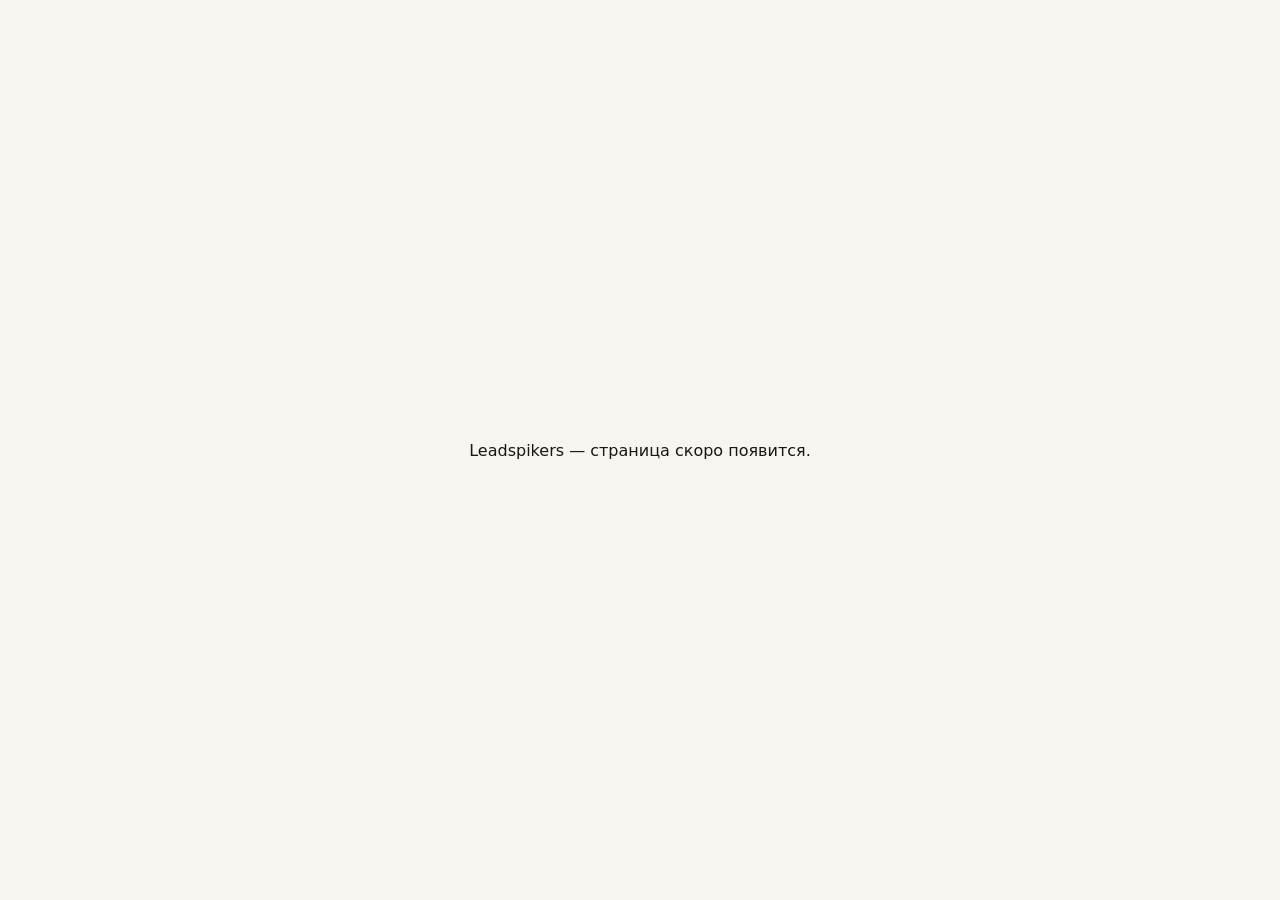
==== index.html @ e09c4ed4 "Заготовка страницы go.leadspikers.com Co-Authored-By: Claude Fable 5.2 <noreply@anthropic.com> Claud" ====
<!doctype html><html lang="ru"><head><meta charset="utf-8"><meta name="viewport" content="width=device-width,initial-scale=1"><title>Leadspikers</title><meta name="robots" content="noindex"></head><body style="font-family:system-ui,sans-serif;display:grid;place-items:center;min-height:100vh;margin:0;background:#F7F5F0;color:#171717"><p>Leadspikers — страница скоро появится.</p></body></html>
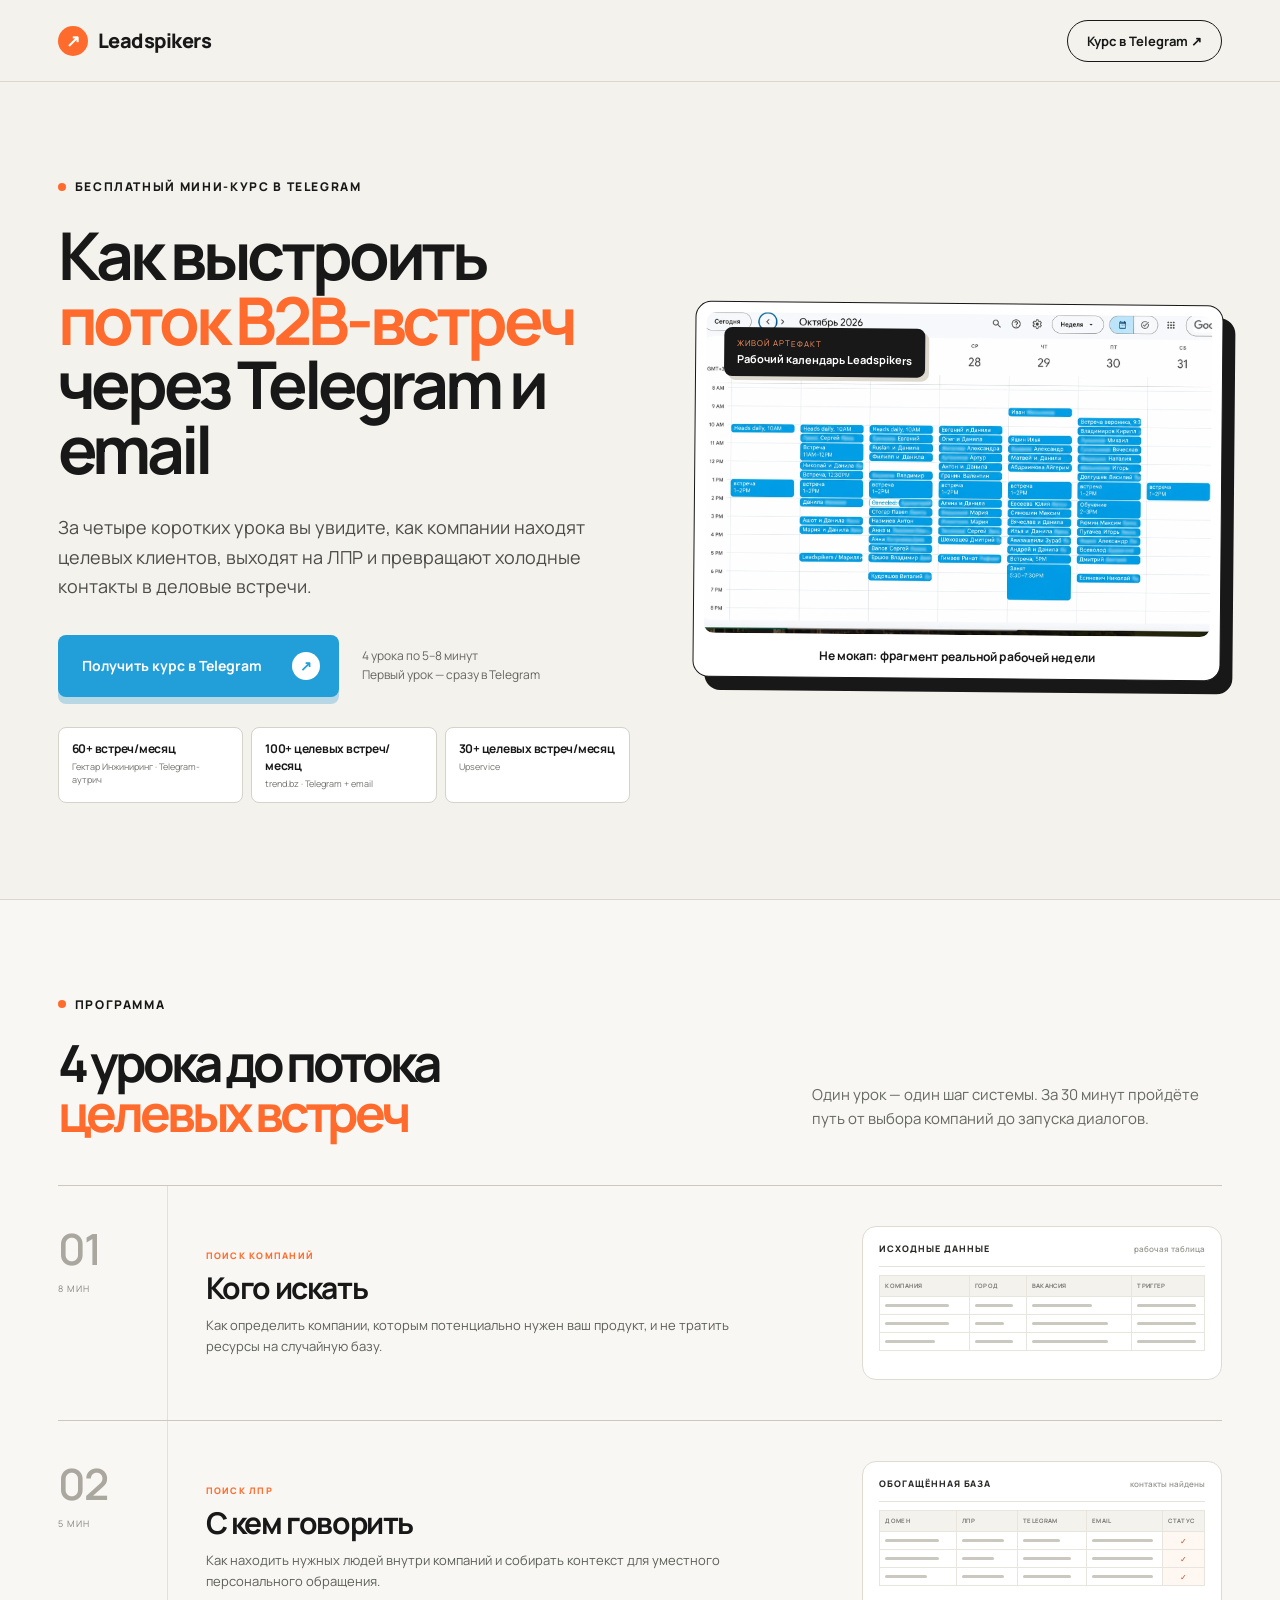
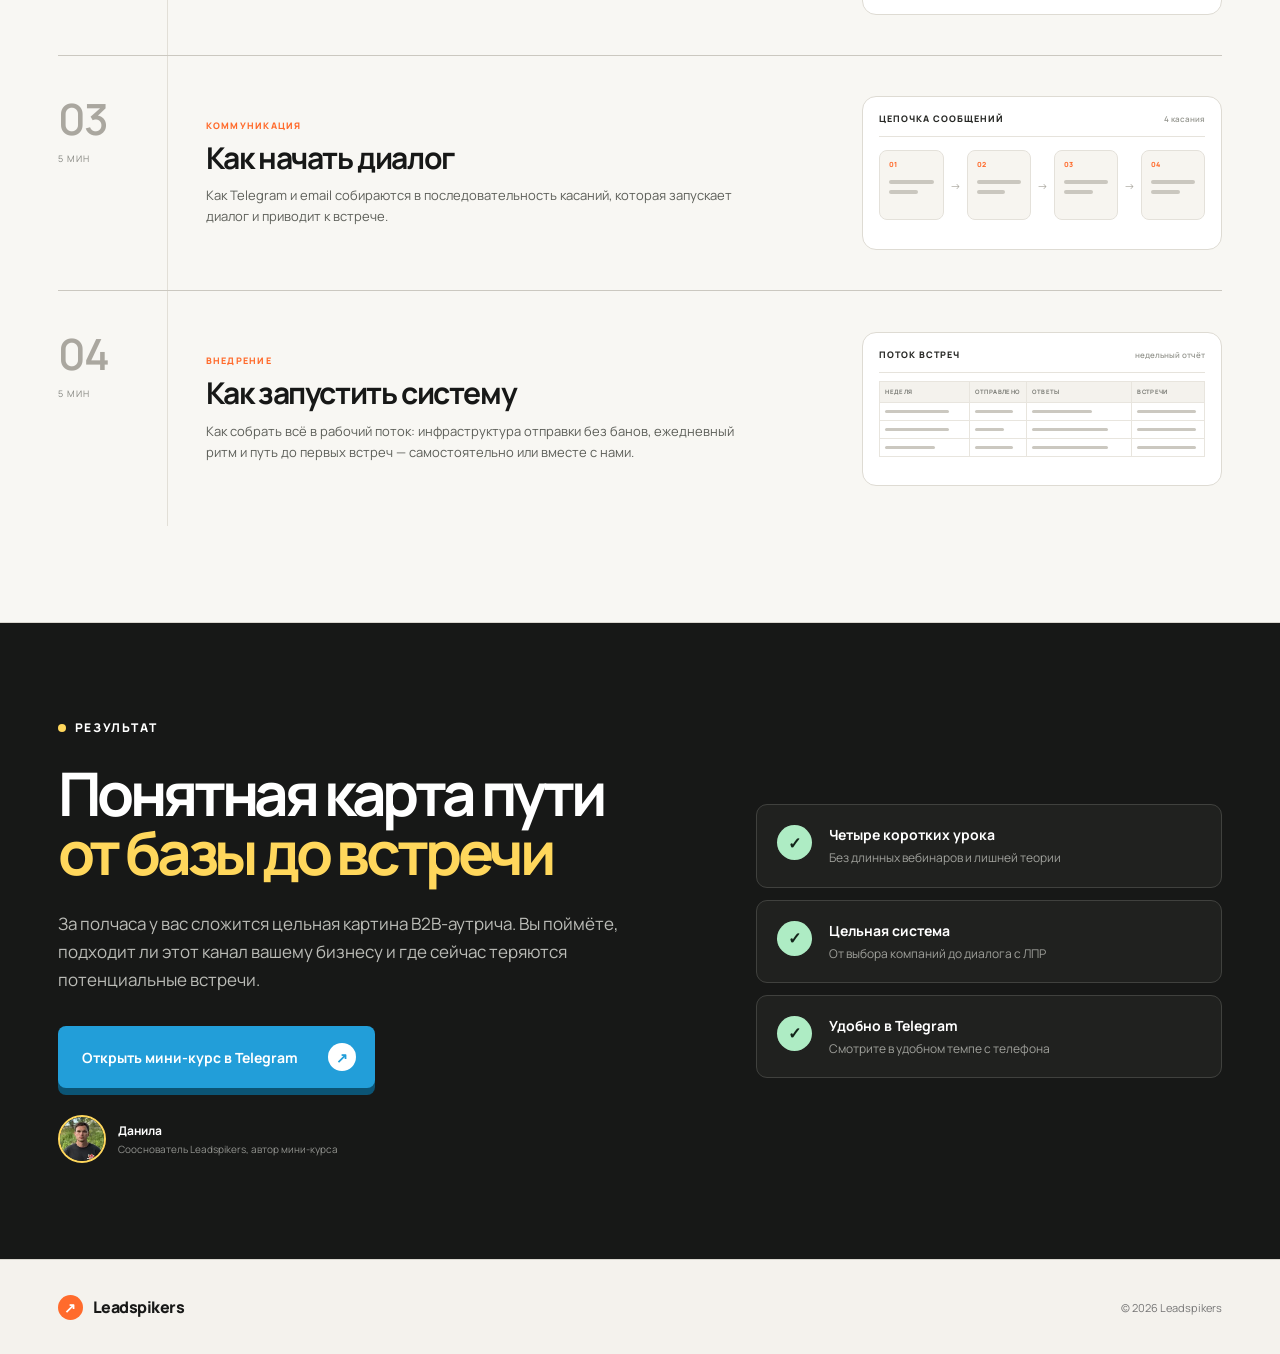
==== commit 4bc514bc: "Посадочная страница мини-курса для go.leadspikers.com Копия leadspikers.com/leadgen/: фото и картинк" ====
--- a/index.html
+++ b/index.html
@@ -1 +1,152 @@
-<!doctype html><html lang="ru"><head><meta charset="utf-8"><meta name="viewport" content="width=device-width,initial-scale=1"><title>Leadspikers</title><meta name="robots" content="noindex"></head><body style="font-family:system-ui,sans-serif;display:grid;place-items:center;min-height:100vh;margin:0;background:#F7F5F0;color:#171717"><p>Leadspikers — страница скоро появится.</p></body></html>
+<!doctype html>
+<html lang="ru">
+<head>
+  <meta charset="utf-8">
+  <meta name="viewport" content="width=device-width, initial-scale=1">
+  <meta name="description" content="Бесплатный мини-курс Leadspikers: как выстроить поток B2B-встреч через Telegram и email-аутрич.">
+  <title>Поток B2B-встреч — бесплатный мини-курс Leadspikers</title>
+  <link rel="preload" href="fonts/manrope-700.woff2" as="font" type="font/woff2" crossorigin>
+  <link rel="stylesheet" href="styles.css?v=20261104-3">
+<style>.hero-actions+.proof-stats{margin:30px 0 0}</style><link rel="canonical" href="https://leadspikers.com/leadgen/">
+</head>
+<body>
+  <header class="topbar">
+    <a class="brand" href="https://leadspikers.com/" aria-label="Leadspikers">
+      <span class="brand-mark" aria-hidden="true">↗</span>
+      <span>Leadspikers</span>
+    </a>
+    <a class="top-cta js-telegram-link" href="https://t.me/LS_education_bot?start=landing" target="_blank" rel="noopener">Курс в Telegram ↗</a>
+  </header>
+
+  <main>
+    <section class="hero block" id="signup">
+      <div class="hero-copy">
+        <p class="eyebrow"><span></span> Бесплатный мини-курс в Telegram</p>
+        <h1>Как выстроить <em>поток B2B-встреч</em> через Telegram и email</h1>
+        <p class="lead">За четыре коротких урока вы увидите, как компании находят целевых клиентов, выходят на ЛПР и превращают холодные контакты в деловые встречи.</p>
+        <div class="hero-actions">
+          <a class="primary-button js-telegram-link" href="https://t.me/LS_education_bot?start=landing" target="_blank" rel="noopener" aria-label="Получить бесплатный доступ в Telegram">
+            <span>Получить курс в Telegram</span><b>↗</b>
+          </a>
+          <p>4 урока по 5–8 минут<br>Первый урок — сразу в Telegram</p>
+        </div>
+        <div class="proof-stats" aria-label="Результаты проектов Leadspikers">
+          <div><b>60+ встреч/месяц</b><span>Гектар Инжиниринг · Telegram-аутрич</span></div>
+          <a href="https://trend.bz/"><b>100+ целевых встреч/месяц</b><span>trend.bz · Telegram + email</span></a>
+          <div><b>30+ целевых встреч/месяц</b><span>Upservice</span></div>
+        </div>
+      </div>
+
+      <div class="calendar-proof real-proof" aria-label="Фрагмент рабочего календаря Leadspikers">
+        <div class="proof-label"><span>Живой артефакт</span><b>Рабочий календарь Leadspikers</b></div>
+        <img class="calendar-illustration" src="images/calendar-proof.webp" alt="Рабочий календарь Leadspikers с именами участников и скрытыми фамилиями">
+        <p class="proof-note">Не мокап: фрагмент реальной рабочей недели</p>
+      </div>
+    </section>
+
+    <section class="program block" id="program">
+      <div class="section-heading program-heading">
+        <div>
+          <p class="eyebrow"><span></span> Программа</p>
+          <h2>4 урока до потока<br><em>целевых встреч</em></h2>
+        </div>
+        <p class="program-intro">Один урок — один шаг системы. За 30 минут пройдёте путь от выбора компаний до запуска диалогов.</p>
+      </div>
+      <div class="lesson-list">
+        <article class="program-step">
+          <div class="step-index"><strong>01</strong><span>8 мин</span></div>
+          <div class="step-copy">
+            <p>Поиск компаний</p>
+            <h3>Кого искать</h3>
+            <span>Как определить компании, которым потенциально нужен ваш продукт, и не тратить ресурсы на случайную базу.</span>
+          </div>
+          <div class="step-visual system-fragment" aria-label="Фрагмент таблицы исходных данных">
+            <div class="fragment-head"><span>Исходные данные</span><b>рабочая таблица</b></div>
+            <div class="fragment-grid fragment-companies" aria-hidden="true">
+              <i>Компания</i><i>Город</i><i>Вакансия</i><i>Триггер</i>
+              <span></span><span></span><span></span><span></span>
+              <span></span><span></span><span></span><span></span>
+              <span></span><span></span><span></span><span></span>
+            </div>
+          </div>
+        </article>
+        <article class="program-step">
+          <div class="step-index"><strong>02</strong><span>5 мин</span></div>
+          <div class="step-copy">
+            <p>Поиск ЛПР</p>
+            <h3>С кем говорить</h3>
+            <span>Как находить нужных людей внутри компаний и собирать контекст для уместного персонального обращения.</span>
+          </div>
+          <div class="step-visual system-fragment" aria-label="Фрагмент обогащённой базы контактов">
+            <div class="fragment-head"><span>Обогащённая база</span><b>контакты найдены</b></div>
+            <div class="fragment-grid fragment-contacts" aria-hidden="true">
+              <i>Домен</i><i>ЛПР</i><i>Telegram</i><i>Email</i><i>Статус</i>
+              <span></span><span></span><span></span><span></span><em>✓</em>
+              <span></span><span></span><span></span><span></span><em>✓</em>
+              <span></span><span></span><span></span><span></span><em>✓</em>
+            </div>
+          </div>
+        </article>
+        <article class="program-step">
+          <div class="step-index"><strong>03</strong><span>5 мин</span></div>
+          <div class="step-copy">
+            <p>Коммуникация</p>
+            <h3>Как начать диалог</h3>
+            <span>Как Telegram и email собираются в последовательность касаний, которая запускает диалог и приводит к встрече.</span>
+          </div>
+          <div class="step-visual system-fragment" aria-label="Фрагмент цепочки сообщений">
+            <div class="fragment-head"><span>Цепочка сообщений</span><b>4 касания</b></div>
+            <div class="message-chain" aria-hidden="true">
+              <div><i>01</i><span></span><span></span></div><b>→</b>
+              <div><i>02</i><span></span><span></span></div><b>→</b>
+              <div><i>03</i><span></span><span></span></div><b>→</b>
+              <div><i>04</i><span></span><span></span></div>
+            </div>
+          </div>
+        </article>
+        <article class="program-step">
+          <div class="step-index"><strong>04</strong><span>5 мин</span></div>
+          <div class="step-copy">
+            <p>Внедрение</p>
+            <h3>Как запустить систему</h3>
+            <span>Как собрать всё в рабочий поток: инфраструктура отправки без банов, ежедневный ритм и путь до первых встреч — самостоятельно или вместе с нами.</span>
+          </div>
+          <div class="step-visual system-fragment" aria-label="Фрагмент отчёта по потоку встреч">
+            <div class="fragment-head"><span>Поток встреч</span><b>недельный отчёт</b></div>
+            <div class="fragment-grid fragment-companies" aria-hidden="true">
+              <i>Неделя</i><i>Отправлено</i><i>Ответы</i><i>Встречи</i>
+              <span></span><span></span><span></span><span></span>
+              <span></span><span></span><span></span><span></span>
+              <span></span><span></span><span></span><span></span>
+            </div>
+          </div>
+        </article>
+      </div>
+    </section>
+
+    <section class="final block">
+      <div class="result-copy">
+        <p class="eyebrow light"><span></span> Результат</p>
+        <h2>Понятная карта пути<br><em>от базы до встречи</em></h2>
+        <p>За полчаса у вас сложится цельная картина B2B-аутрича. Вы поймёте, подходит ли этот канал вашему бизнесу и где сейчас теряются потенциальные встречи.</p>
+        <a class="primary-button light-button js-telegram-link" href="https://t.me/LS_education_bot?start=landing" target="_blank" rel="noopener" aria-label="Открыть бесплатный мини-курс в Telegram"><span>Открыть мини-курс в Telegram</span><b>↗</b></a>
+        <div class="author-line" aria-label="Автор курса">
+          <img class="author-avatar" src="images/author.webp" alt="Данила, сооснователь Leadspikers">
+          <p><b>Данила</b><small>Сооснователь Leadspikers, автор мини-курса</small></p>
+        </div>
+      </div>
+      <div class="result-list">
+        <div><span>✓</span><p><b>Четыре коротких урока</b><small>Без длинных вебинаров и лишней теории</small></p></div>
+        <div><span>✓</span><p><b>Цельная система</b><small>От выбора компаний до диалога с ЛПР</small></p></div>
+        <div><span>✓</span><p><b>Удобно в Telegram</b><small>Смотрите в удобном темпе с телефона</small></p></div>
+      </div>
+    </section>
+  </main>
+
+  <footer>
+    <a class="brand footer-brand" href="https://leadspikers.com/"><span class="brand-mark">↗</span><span>Leadspikers</span></a>
+    <p>© 2026 Leadspikers</p>
+  </footer>
+  <script src="script.js?v=20261110"></script>
+</body>
+</html>
--- a/styles.css
+++ b/styles.css
@@ -0,0 +1,30 @@
+@font-face{font-family:Manrope;src:url('fonts/manrope-400.woff2') format('woff2');font-weight:400;font-display:swap}
+@font-face{font-family:Manrope;src:url('fonts/manrope-600.woff2') format('woff2');font-weight:600;font-display:swap}
+@font-face{font-family:Manrope;src:url('fonts/manrope-700.woff2') format('woff2');font-weight:700;font-display:swap}
+@font-face{font-family:Manrope;src:url('fonts/manrope-800.woff2') format('woff2');font-weight:800;font-display:swap}
+:root{--ink:#171817;--paper:#f4f2ed;--orange:#ff6b2c;--blue:#a8d2ff;--yellow:#ffd75c;--pink:#ffb6d7;--green:#aeecc4;--purple:#c8b6ff;--line:#d9d6cf}
+*{box-sizing:border-box}html{scroll-behavior:smooth}body{margin:0;background:var(--paper);color:var(--ink);font-family:Manrope,Arial,sans-serif;-webkit-font-smoothing:antialiased}.topbar{height:82px;display:flex;align-items:center;justify-content:space-between;padding:0 4.5vw;border-bottom:1px solid var(--line);position:relative;z-index:20}.brand{display:flex;align-items:center;gap:10px;color:inherit;text-decoration:none;font-size:20px;font-weight:800;letter-spacing:-.5px}.brand-mark{width:30px;height:30px;border-radius:50%;display:grid;place-items:center;background:var(--orange);color:#fff;font-size:17px}.top-cta{border:1.5px solid var(--ink);border-radius:999px;padding:11px 19px;color:inherit;text-decoration:none;font-size:13px;font-weight:700}.block{padding:96px 4.5vw}.hero{min-height:720px;display:grid;grid-template-columns:minmax(0,1.04fr) minmax(500px,.96fr);gap:5vw;align-items:center;overflow:hidden}.eyebrow{text-transform:uppercase;font-size:12px;font-weight:800;letter-spacing:1.65px;display:flex;align-items:center;gap:9px;margin:0 0 28px}.eyebrow span{width:8px;height:8px;background:var(--orange);border-radius:50%}h1,h2{font-size:clamp(48px,5.15vw,82px);line-height:.98;letter-spacing:-4.2px;margin:0;font-weight:700}h1 em,h2 em{font-style:normal;color:var(--orange)}.lead{font-size:18px;line-height:1.62;max-width:710px;margin:32px 0 34px;color:#4c4d49}.hero-actions{display:flex;align-items:center;gap:23px}.hero-actions p{font-size:12px;line-height:1.55;color:#656660}.primary-button{display:inline-flex;align-items:center;justify-content:space-between;gap:30px;background:var(--ink);color:#fff;text-decoration:none;padding:17px 19px 17px 24px;border-radius:8px;font-weight:700;font-size:14px;box-shadow:0 7px 0 #c9c6be;transition:transform .2s,box-shadow .2s}.primary-button:hover{transform:translateY(-2px);box-shadow:0 10px 0 #c9c6be}.primary-button b{width:28px;height:28px;border-radius:50%;display:grid;place-items:center;background:var(--orange);font-size:14px}.calendar-proof{position:relative;max-width:670px;margin:auto;transform:rotate(1.2deg)}.calendar-shell{background:#fff;border:1.5px solid #282927;border-radius:20px;box-shadow:13px 14px 0 #282927;overflow:hidden}.calendar-head{height:68px;display:flex;justify-content:space-between;align-items:center;padding:0 20px;border-bottom:1px solid #e8e6e1}.calendar-brand{display:flex;align-items:center;gap:9px;font-size:13px;font-weight:700}.calendar-brand i{width:22px;height:22px;border-radius:6px;background:conic-gradient(var(--blue),var(--orange),var(--yellow),var(--blue))}.calendar-nav{display:flex;align-items:center;gap:14px;font-size:12px}.calendar-nav span{font-size:22px;color:#777}.week-days{display:grid;grid-template-columns:repeat(5,1fr);padding-left:52px;border-bottom:1px solid #ece9e3}.week-days div{text-align:center;padding:11px 0 9px;border-left:1px solid #f0eee9}.week-days b{font-size:9px;color:#8a8b86;display:block}.week-days span{font-size:16px;font-weight:700}.week-days .today span{width:29px;height:29px;line-height:29px;background:var(--orange);color:#fff;border-radius:50%;display:inline-block}.calendar-grid{height:360px;margin-left:52px;position:relative;background-image:linear-gradient(#eceae5 1px,transparent 1px),linear-gradient(90deg,#eceae5 1px,transparent 1px);background-size:100% 72px,20% 100%}.time{position:absolute;left:-46px;font-size:9px;color:#94958f}.t1{top:-5px}.t2{top:139px}.t3{top:283px}.t4{top:355px}.meeting{position:absolute;padding:9px 9px 8px;border-radius:7px;border-left:4px solid rgba(0,0,0,.25);overflow:hidden;box-shadow:0 2px 6px #00000012}.meeting small,.meeting span{display:block;font-size:8px}.meeting strong{display:block;font-size:10px;margin:2px 0}.blue{background:var(--blue)}.yellow{background:var(--yellow)}.green{background:var(--green)}.pink{background:var(--pink)}.purple{background:var(--purple)}.m1{left:2%;top:22px;width:17%;height:85px}.m2{left:21%;top:84px;width:18%;height:96px}.m3{left:41%;top:150px;width:18%;height:104px}.m4{left:61%;top:211px;width:18%;height:96px}.m5{left:81%;top:255px;width:17%;height:92px}.proof-orbit{position:absolute;z-index:4;background:#fff;border:1.5px solid var(--ink);border-radius:9px;padding:12px 14px;font-size:11px;font-weight:700;box-shadow:5px 5px 0 var(--ink);transform:rotate(-4deg)}.proof-orbit b{color:var(--orange);margin-left:8px}.proof-orbit span{color:#158346;margin-left:6px}.orbit-one{right:-30px;top:92px}.orbit-two{left:-38px;bottom:62px;transform:rotate(3deg)}.proof-note{text-align:center;font-size:12px;font-weight:700;margin:27px 0 0;letter-spacing:.1px}.program{background:#fff;border-top:1px solid var(--line);border-bottom:1px solid var(--line)}.section-heading{display:flex;justify-content:space-between;align-items:flex-end;margin-bottom:55px}.section-heading h2{font-size:clamp(42px,4vw,66px);max-width:1020px}.lesson-grid{display:grid;grid-template-columns:repeat(3,1fr);gap:18px}.lesson{min-height:430px;border:1.5px solid var(--ink);border-radius:14px;padding:25px;display:flex;flex-direction:column;position:relative;overflow:hidden;box-shadow:7px 7px 0 var(--ink)}.lesson-blue{background:#dceeff}.lesson-yellow{background:#ffe594}.lesson-pink{background:#ffd4e8}.lesson-top{display:flex;justify-content:space-between;align-items:center}.lesson-top span{font-size:24px;font-weight:800}.lesson-top b{font-size:10px;text-transform:uppercase;letter-spacing:1px;border:1px solid currentColor;border-radius:99px;padding:7px 9px}.lesson-icon{height:145px;position:relative;margin:16px 0 5px}.lesson h3{font-size:25px;letter-spacing:-1px;margin:0 0 12px}.lesson p{font-size:14px;line-height:1.65;margin:0;color:#4b4c48}.target-icon i{position:absolute;border:2px solid var(--ink);border-radius:50%;left:50%;top:50%;transform:translate(-50%,-50%)}.target-icon i:nth-child(1){width:118px;height:118px}.target-icon i:nth-child(2){width:75px;height:75px}.target-icon i:nth-child(3){width:23px;height:23px;background:var(--orange);border:0}.people-icon i{position:absolute;width:58px;height:58px;border-radius:50%;background:#fff;border:2px solid var(--ink);top:27px}.people-icon i:after{content:"";position:absolute;width:82px;height:50px;border:2px solid var(--ink);background:#fff;border-radius:50% 50% 0 0;top:46px;left:-14px}.people-icon i:nth-child(1){left:25%}.people-icon i:nth-child(2){left:44%;top:12px;z-index:2;background:var(--orange)}.people-icon i:nth-child(3){left:63%}.message-icon i{position:absolute;border:2px solid var(--ink);background:#fff;border-radius:12px;height:45px;width:72%;left:14%;box-shadow:4px 4px 0 var(--ink)}.message-icon i:after{content:"";position:absolute;width:45%;height:5px;background:#d9d7d1;border-radius:10px;left:12px;top:12px;box-shadow:0 11px 0 #d9d7d1}.message-icon i:nth-child(1){top:10px;transform:rotate(-3deg)}.message-icon i:nth-child(2){top:58px;transform:rotate(2deg);background:var(--orange)}.message-icon i:nth-child(3){top:106px;transform:rotate(-1deg)}.final{background:#171817;color:#fff;display:grid;grid-template-columns:1.1fr .9fr;gap:10vw;align-items:center;min-height:630px}.eyebrow.light span{background:var(--yellow)}.final h2{font-size:clamp(44px,4.7vw,74px)}.final h2 em{color:var(--yellow)}.result-copy>p:not(.eyebrow){font-size:17px;line-height:1.65;color:#bbbcb7;max-width:680px;margin:28px 0 32px}.light-button{background:var(--paper);color:var(--ink);box-shadow:0 7px 0 #555651}.light-button b{color:#fff}.result-list{display:grid;gap:12px}.result-list>div{display:flex;gap:17px;align-items:flex-start;padding:20px;border:1px solid #40413e;border-radius:11px;background:#20211f}.result-list>div>span{flex:0 0 35px;height:35px;display:grid;place-items:center;border-radius:50%;background:var(--green);color:#14251b;font-weight:800}.result-list p{margin:0}.result-list b,.result-list small{display:block}.result-list b{font-size:14px;margin-bottom:5px}.result-list small{font-size:12px;color:#9fa09b;line-height:1.45}footer{height:95px;padding:0 4.5vw;display:flex;align-items:center;justify-content:space-between;border-top:1px solid var(--line)}footer p{font-size:11px;color:#777}.footer-brand{font-size:16px}.footer-brand .brand-mark{width:25px;height:25px;font-size:14px}
+@media(max-width:980px){.hero{grid-template-columns:1fr;padding-top:70px}.calendar-proof{width:min(92%,650px);margin-top:25px}.section-heading{display:block}.section-heading .eyebrow{margin-bottom:22px}.lesson-grid{grid-template-columns:1fr}.lesson{min-height:380px}.final{grid-template-columns:1fr;gap:55px}}
+@media(max-width:620px){.topbar{height:70px}.top-cta{display:none}.block{padding:66px 20px}.hero{min-height:auto;display:block}.hero h1,h2{font-size:43px;letter-spacing:-2.6px}.lead{font-size:16px;margin:25px 0}.hero-actions{display:block}.primary-button{width:100%;font-size:13px}.hero-actions p{margin-top:19px}.calendar-proof{width:100%;margin-top:58px;transform:none}.calendar-shell{box-shadow:8px 8px 0 #282927}.calendar-head{height:56px}.calendar-brand span{display:none}.calendar-grid{height:310px;margin-left:42px;background-size:100% 62px,20% 100%}.week-days{padding-left:42px}.meeting{padding:5px}.meeting strong{font-size:8px}.meeting span{display:none}.m1{top:19px}.m2{top:73px}.m3{top:128px}.m4{top:183px}.m5{top:220px}.orbit-one{right:-7px;top:72px}.orbit-two{left:-7px;bottom:48px}.proof-note{font-size:11px}.section-heading h2{font-size:41px}.lesson{min-height:400px}.final h2{font-size:42px}footer{padding:0 20px}}
+@media(prefers-reduced-motion:no-preference){.calendar-proof{animation:float 6s ease-in-out infinite}.meeting{animation:appear .6s both}.m2{animation-delay:.1s}.m3{animation-delay:.2s}.m4{animation-delay:.3s}.m5{animation-delay:.4s}@keyframes float{50%{transform:rotate(.2deg) translateY(-7px)}}@keyframes appear{from{opacity:0;transform:translateY(8px)}to{opacity:1;transform:none}}}
+
+/* Conversion-focused proof layer */
+:root{--telegram:#229ed9}
+.primary-button{background:var(--telegram);box-shadow:0 7px 0 #b8d7e5}.primary-button:hover{box-shadow:0 10px 0 #b8d7e5}.primary-button b{background:#fff;color:var(--telegram)}
+.proof-stats{display:grid;grid-template-columns:repeat(3,1fr);gap:8px;max-width:760px;margin:0 0 28px}.proof-stats a,.proof-stats>div{display:flex;flex-direction:column;gap:3px;padding:12px 13px;border:1px solid #d5d2ca;border-radius:8px;color:inherit;text-decoration:none;background:#fff}.proof-stats b{font-size:12px;letter-spacing:-.25px}.proof-stats span{font-size:9px;color:#72736e}.real-proof{max-width:760px;transform:rotate(.5deg);background:#fff;border:1.5px solid var(--ink);border-radius:16px;padding:10px;box-shadow:12px 13px 0 var(--ink)}.real-proof .calendar-illustration{width:100%;aspect-ratio:1.58/1;object-fit:cover;object-position:center 38%;border-radius:10px;display:block}.proof-label{position:absolute;z-index:3;left:28px;top:25px;display:flex;flex-direction:column;gap:3px;background:#171817;color:#fff;border-radius:8px;padding:10px 13px;box-shadow:4px 4px 0 var(--telegram)}.proof-label span{font-size:8px;text-transform:uppercase;letter-spacing:1px;color:#8dd7fa}.proof-label b{font-size:11px}.real-proof .proof-note{margin:13px 0 3px}.light-button{background:var(--telegram);color:#fff;box-shadow:0 7px 0 #0b5475}.light-button b{color:var(--telegram)}.author-line{display:flex;align-items:center;gap:12px;margin-top:27px}.author-avatar{width:48px;height:48px;object-fit:cover;object-position:center 25%;border-radius:50%;border:2px solid var(--yellow)}.author-line p{margin:0!important}.author-line b,.author-line small{display:block}.author-line b{font-size:12px;color:#fff}.author-line small{font-size:10px;color:#92938f;margin-top:3px}
+@media(max-width:620px){.proof-stats{grid-template-columns:1fr;margin-bottom:26px}.proof-stats a,.proof-stats>div{padding:10px 12px}.real-proof{padding:6px;box-shadow:7px 8px 0 var(--ink)}.real-proof .calendar-illustration{aspect-ratio:1.18/1;object-position:center}.proof-label{left:14px;top:14px}.proof-label b{font-size:9px}.real-proof .proof-note{font-size:9px}.author-line{align-items:flex-start}}
+
+/* Program route */
+.program-heading{align-items:flex-end;gap:6vw}.program-heading .eyebrow{margin-bottom:24px}.program-intro{max-width:410px;margin:0 0 5px;font-size:15px;line-height:1.65;color:#666862}.lesson-grid{gap:14px}.lesson{--lesson-accent:var(--telegram);min-height:360px;border:1px solid #dfe1e2;border-radius:16px;padding:24px;background:#fff;box-shadow:0 18px 45px #1718170e}.lesson:before{content:"";position:absolute;inset:0 0 auto;height:5px;background:var(--lesson-accent)}.lesson-blue{--lesson-accent:#229ed9;background:#fff}.lesson-yellow{--lesson-accent:#ff8a4c;background:#fff}.lesson-pink{--lesson-accent:#171817;background:#fff}.lesson-top{margin-bottom:36px}.lesson-top span{font-size:11px;font-weight:800;letter-spacing:1.2px;text-transform:uppercase;color:var(--lesson-accent)}.lesson-top b{font-size:9px;color:#777973;border-color:#d8dadb;padding:7px 9px}.lesson-path{min-height:76px;display:grid;grid-template-columns:1fr 30px 1fr;align-items:center;gap:4px;padding:10px;border:1px solid #e6e7e8;border-radius:12px;background:#f6f7f8;margin-bottom:28px}.lesson-path small,.lesson-path strong{min-height:44px;display:flex;align-items:center;justify-content:center;text-align:center;border-radius:8px;padding:7px;font-size:11px;line-height:1.3}.lesson-path small{background:#fff;color:#686a65;border:1px solid #e2e4e5}.lesson-path strong{background:var(--lesson-accent);color:#fff;font-weight:700}.lesson-path i{font-style:normal;text-align:center;color:#90928e;font-size:17px}.lesson h3{font-size:26px;letter-spacing:-1px;margin:0 0 11px}.lesson>p{font-size:13px;line-height:1.65;margin:0 0 24px;color:#5a5c57}.lesson-focus{margin-top:auto;padding-top:17px;border-top:1px solid #ececeb}.lesson-focus span,.lesson-focus b{display:block}.lesson-focus span{font-size:9px;text-transform:uppercase;letter-spacing:1px;color:#969792;margin-bottom:5px}.lesson-focus b{font-size:12px;font-weight:700}
+@media(max-width:980px){.program-heading{display:grid;grid-template-columns:1fr;gap:24px}.program-intro{max-width:620px}.lesson{min-height:330px}}
+@media(max-width:620px){.program-heading{gap:18px;margin-bottom:38px}.program-intro{font-size:14px}.lesson-grid{gap:12px}.lesson{min-height:330px;padding:21px}.lesson-top{margin-bottom:24px}.lesson-path{margin-bottom:23px}.lesson h3{font-size:24px}}
+
+/* Editorial program with proof */
+.proof-label{box-shadow:4px 4px 0 #ded9cf}.proof-label span{color:#ff9364}.program{background:#f8f7f3}.program-heading{margin-bottom:48px}.program-proof{display:flex;align-items:flex-end;justify-content:space-between;gap:32px;padding:24px 0;border-top:1px solid #cbc8c0;border-bottom:1px solid #cbc8c0}.program-proof>div{display:flex;align-items:center;gap:18px}.program-proof strong{font-size:48px;line-height:.9;letter-spacing:-2.5px;color:var(--orange)}.program-proof>div span{font-size:12px;line-height:1.45;color:#676862}.program-proof p{display:flex;align-items:center;gap:8px;margin:0}.program-proof p span{border:1px solid #d8d4ca;border-radius:999px;padding:8px 11px;background:#fff;font-size:10px;font-weight:700}.lesson-list{margin-top:0}.program-step{display:grid;grid-template-columns:110px minmax(0,1fr) minmax(300px,360px);align-items:center;gap:38px;min-height:235px;border-bottom:1px solid #cbc8c0}.step-index{align-self:stretch;padding-top:41px;border-right:1px solid #e2dfd7}.step-index strong,.step-index span{display:block}.step-index strong{font-size:43px;line-height:1;letter-spacing:-2px;font-weight:600;color:#aaa79f}.step-index span{font-size:9px;letter-spacing:1px;text-transform:uppercase;color:#858680;margin-top:12px}.step-copy p{margin:0 0 10px;font-size:9px;font-weight:800;text-transform:uppercase;letter-spacing:1.25px;color:var(--orange)}.step-copy h3{margin:0 0 12px;font-size:30px;line-height:1.05;letter-spacing:-1.4px}.step-copy>span{display:block;max-width:560px;font-size:13px;line-height:1.65;color:#5d5f59}.step-visual{display:grid;grid-template-columns:1fr auto;align-items:center;min-height:150px;padding:20px 24px;border-radius:18px;background:#efede7}.step-visual svg{width:180px;height:105px;justify-self:center;fill:none;stroke:#1b1c1a;stroke-width:2;stroke-linecap:round;stroke-linejoin:round}.step-visual span{writing-mode:vertical-rl;transform:rotate(180deg);font-size:8px;font-weight:800;text-transform:uppercase;letter-spacing:1.2px;color:#8b8c86}.program-step:last-child{border-bottom:0}
+@media(max-width:980px){.program-step{grid-template-columns:80px minmax(0,1fr) 280px;gap:25px}.step-visual{padding:15px}.program-proof{align-items:flex-start}.program-proof p{flex-wrap:wrap;justify-content:flex-end}}
+@media(max-width:700px){.program-proof{display:block;padding:20px 0}.program-proof>div{align-items:flex-end}.program-proof strong{font-size:43px}.program-proof p{justify-content:flex-start;margin-top:18px}.program-step{grid-template-columns:58px minmax(0,1fr);gap:20px;padding:30px 0}.step-index{padding-top:3px}.step-index strong{font-size:30px}.step-copy h3{font-size:27px}.step-visual{grid-column:1/-1;min-height:130px;margin-top:5px}.step-visual svg{width:165px;height:95px}.program-heading{margin-bottom:34px}}
+
+/* Real system fragments from the workflow */
+.lesson-list{border-top:1px solid #cbc8c0}.system-fragment{display:block;min-height:154px;padding:15px 16px;border:1px solid #dedbd3;border-radius:14px;background:#fff;overflow:hidden}.fragment-head{display:flex;align-items:center;justify-content:space-between;gap:10px;padding-bottom:11px;border-bottom:1px solid #e6e3dc}.fragment-head span,.fragment-head b{writing-mode:initial;transform:none}.fragment-head span{font-size:9px;font-weight:800;text-transform:uppercase;letter-spacing:1px;color:#272825}.fragment-head b{font-size:8px;font-weight:600;color:#969790}.fragment-grid{display:grid;margin-top:8px;border-top:1px solid #e8e5de;border-left:1px solid #e8e5de}.fragment-companies{grid-template-columns:1.1fr .7fr 1.3fr .9fr}.fragment-contacts{grid-template-columns:1fr .8fr .9fr 1fr .55fr}.fragment-grid i{min-width:0;padding:6px 5px;border-right:1px solid #e8e5de;border-bottom:1px solid #e8e5de;overflow:hidden;font-style:normal;font-size:6px;font-weight:700;text-transform:uppercase;letter-spacing:.35px;white-space:nowrap;color:#777872;background:#f4f2ed}.fragment-grid span{position:relative;height:18px;border-right:1px solid #e8e5de;border-bottom:1px solid #e8e5de;writing-mode:initial;transform:none}.fragment-grid span:after{content:"";position:absolute;left:5px;right:22%;top:7px;height:3px;border-radius:5px;background:#cbc8c0}.fragment-grid span:nth-of-type(3n):after{right:38%}.fragment-grid span:nth-of-type(4n):after{right:12%}.fragment-grid em{height:18px;display:grid;place-items:center;border-right:1px solid #e8e5de;border-bottom:1px solid #e8e5de;font-size:8px;font-style:normal;color:#bd5b31;background:#fff7f1}.message-chain{display:grid;grid-template-columns:1fr auto 1fr auto 1fr auto 1fr;align-items:center;gap:6px;margin-top:13px}.message-chain>div{min-width:0;height:70px;padding:9px;border:1px solid #e4e1da;border-radius:8px;background:#f7f5f0}.message-chain i{display:block;margin-bottom:11px;font-style:normal;font-size:7px;font-weight:800;color:var(--orange)}.message-chain span{display:block;width:100%;height:4px;margin-top:6px;border-radius:5px;background:#cac7bf;writing-mode:initial;transform:none}.message-chain span:last-child{width:65%}.message-chain>b{font-size:11px;font-weight:500;color:#aaa79f}
+@media(max-width:980px){.program-step{grid-template-columns:75px minmax(0,1fr) 320px}.message-chain{gap:4px}.message-chain>div{padding:7px}}
+@media(max-width:700px){.lesson-list{margin-top:0}.system-fragment{min-height:145px;padding:13px}.program-step{grid-template-columns:58px minmax(0,1fr);padding:28px 0}.fragment-grid i{font-size:5px}.message-chain>div{height:64px}.program-heading{margin-bottom:32px}}
